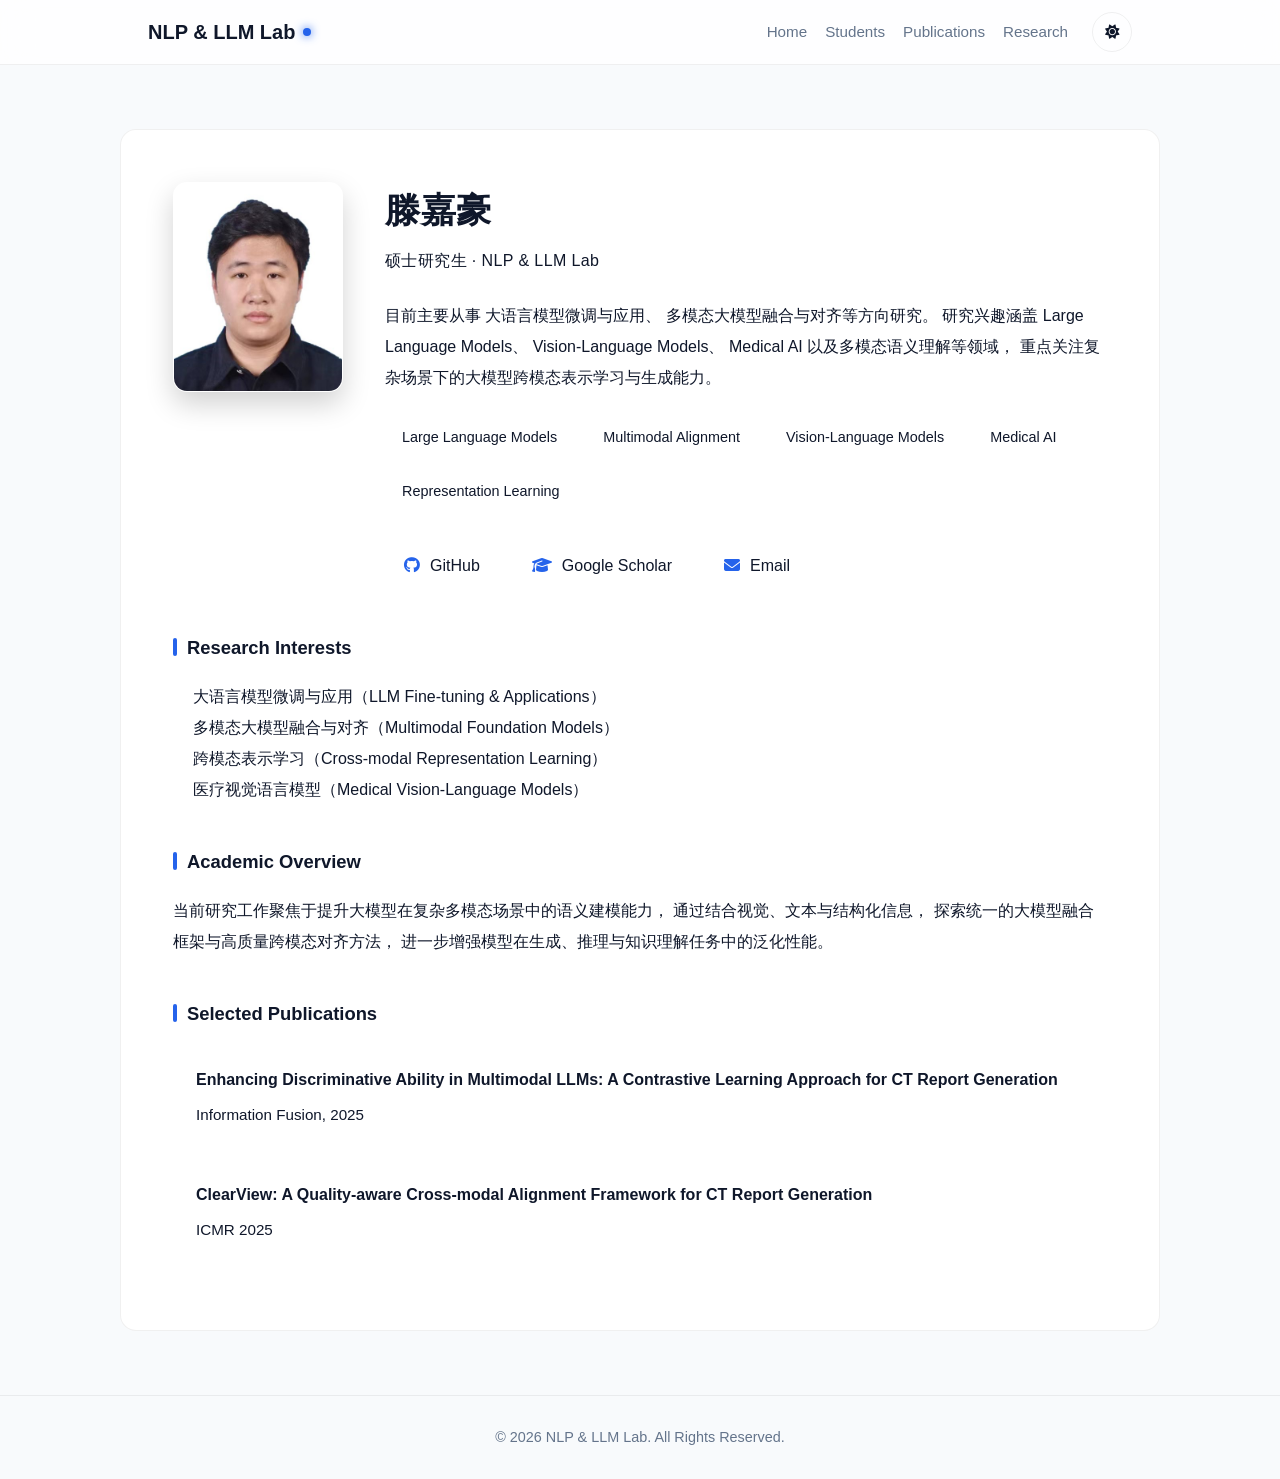
==== pages/student/student1.html @ 8c042392 "first commit" ====
<!DOCTYPE html>
<html lang="zh" data-theme="light">

<head>

  <meta charset="UTF-8">

  <meta
    name="viewport"
    content="width=device-width, initial-scale=1.0"
  >

  <title>
    滕嘉豪 - NLP & LLM Lab
  </title>

  <script>

    const savedTheme =
      localStorage.getItem('theme')
      || (
        window.matchMedia('(prefers-color-scheme: dark)').matches
          ? 'dark'
          : 'light'
      );

    document.documentElement.setAttribute(
      'data-theme',
      savedTheme
    );

  </script>

  <link
    rel="stylesheet"
    href="../../assets/css/style.css"
  >

  <link
    rel="stylesheet"
    href="https://cdn.bootcdn.net/ajax/libs/font-awesome/6.4.0/css/all.min.css"
  >

  <!-- Academic Style -->

  <style>

    .student-profile-wrapper {

      max-width: 1080px;

      margin: 0 auto;

    }

    .student-profile-card {

      padding: 52px;

    }

    .student-header {

      display: flex;

      gap: 42px;

      align-items: flex-start;

      flex-wrap: wrap;

    }

    .student-avatar {

      width: 170px;

      height: 210px;

      object-fit: cover;

      border-radius: 14px;

      border: 1px solid rgba(255,255,255,0.08);

      box-shadow: 0 12px 28px rgba(0,0,0,0.18);

      flex-shrink: 0;

    }

    .student-info {

      flex: 1;

      min-width: 300px;

    }

    .student-name {

      font-size: 2.2rem;

      font-weight: 700;

      margin-bottom: 10px;

      letter-spacing: 0.5px;

    }

    .student-title {

      color: var(--text-secondary);

      font-size: 1rem;

      margin-bottom: 26px;

      letter-spacing: 0.4px;

    }

    .student-bio {

      line-height: 1.95;

      color: var(--text-secondary);

      font-size: 1rem;

    }

    .student-section {

      margin-top: 42px;

    }

    .student-section h3 {

      font-size: 1.15rem;

      margin-bottom: 18px;

      position: relative;

      padding-left: 14px;

      font-weight: 700;

    }

    .student-section h3::before {

      content: '';

      position: absolute;

      left: 0;

      top: 5px;

      width: 4px;

      height: 18px;

      border-radius: 999px;

      background: var(--primary);

    }

    .student-section p,
    .student-section li {

      color: var(--text-secondary);

      line-height: 1.95;

      font-size: 1rem;

    }

    .student-section ul {

      padding-left: 20px;

    }

    .research-tags {

      display: flex;

      flex-wrap: wrap;

      gap: 12px;

      margin-top: 24px;

    }

    .research-tag {

      padding: 8px 16px;

      border-radius: 999px;

      background: rgba(255,255,255,0.05);

      border: 1px solid rgba(255,255,255,0.08);

      font-size: 0.9rem;

      transition: 0.2s;

    }

    .research-tag:hover {

      transform: translateY(-2px);

      background: rgba(255,255,255,0.08);

    }

    .student-links {

      display: flex;

      flex-wrap: wrap;

      gap: 14px;

      margin-top: 28px;

    }

    .student-link {

      display: inline-flex;

      align-items: center;

      gap: 10px;

      padding: 12px 18px;

      border-radius: 12px;

      text-decoration: none;

      border: 1px solid rgba(255,255,255,0.08);

      background: rgba(255,255,255,0.03);

      transition: 0.25s;

    }

    .student-link:hover {

      transform: translateY(-2px);

      background: rgba(255,255,255,0.06);

    }

    .student-link i {

      color: var(--primary);

    }

    .publication-item {

      padding: 18px 22px;

      border-radius: 14px;

      background: rgba(255,255,255,0.03);

      border: 1px solid rgba(255,255,255,0.06);

      margin-bottom: 16px;

    }

    .publication-title {

      font-weight: 600;

      margin-bottom: 10px;

      line-height: 1.7;

    }

    .publication-meta {

      color: var(--text-secondary);

      font-size: 0.95rem;

    }

    @media (max-width: 768px) {

      .student-header {

        flex-direction: column;

        align-items: center;

        text-align: center;

      }

      .student-info {

        width: 100%;

      }

      .research-tags,
      .student-links {

        justify-content: center;

      }

    }

  </style>

</head>

<body>

  <!-- ========================= -->
  <!-- NAVIGATION -->
  <!-- ========================= -->

  <nav>

    <div class="container nav-container">

      <a
        href="../../index.html"
        class="logo"
      >

        <span class="logo-text">

          NLP & LLM Lab

        </span>

        <div class="logo-dot"></div>

      </a>

      <div class="nav-actions">

        <div class="nav-links">

          <a href="../../index.html">
            Home
          </a>

          <a href="../../index.html#projects">
            Students
          </a>

          <a href="../../index.html#opensource">
            Publications
          </a>

          <a href="../../index.html#skills">
            Research
          </a>

        </div>

        <div class="nav-controls">

          <button
            class="control-btn theme-toggle"
            aria-label="Toggle Theme"
          >

            <i class="fas fa-sun sun-icon"></i>

            <i class="fas fa-moon moon-icon"></i>

          </button>

        </div>

      </div>

    </div>

  </nav>



  <!-- ========================= -->
  <!-- PROFILE -->
  <!-- ========================= -->

  <section class="section-padding">

    <div class="container student-profile-wrapper">

      <div class="card student-profile-card">

        <!-- Header -->

        <div class="student-header">

          <!-- Avatar -->

          <img
            src="../../assets/images/student1.jpg"
            alt="滕嘉豪"
            class="student-avatar"
          >

          <!-- Info -->

          <div class="student-info">

            <h1 class="student-name">

              滕嘉豪

            </h1>

            <div class="student-title">

              硕士研究生 · NLP & LLM Lab

            </div>

            <div class="student-bio">

              目前主要从事
              大语言模型微调与应用、
              多模态大模型融合与对齐等方向研究。
              研究兴趣涵盖
              Large Language Models、
              Vision-Language Models、
              Medical AI 以及多模态语义理解等领域，
              重点关注复杂场景下的大模型跨模态表示学习与生成能力。

            </div>

            <!-- Tags -->

            <div class="research-tags">

              <span class="research-tag">
                Large Language Models
              </span>

              <span class="research-tag">
                Multimodal Alignment
              </span>

              <span class="research-tag">
                Vision-Language Models
              </span>

              <span class="research-tag">
                Medical AI
              </span>

              <span class="research-tag">
                Representation Learning
              </span>

            </div>

            <!-- Links -->

            <div class="student-links">

              <a
                href="https://github.com/"
                target="_blank"
                class="student-link"
              >

                <i class="fab fa-github"></i>

                GitHub

              </a>

              <a
                href="#"
                target="_blank"
                class="student-link"
              >

                <i class="fas fa-graduation-cap"></i>

                Google Scholar

              </a>

              <a
                href="mailto:example@email.com"
                class="student-link"
              >

                <i class="fas fa-envelope"></i>

                Email

              </a>

            </div>

          </div>

        </div>



        <!-- Research Interests -->

        <div class="student-section">

          <h3>

            Research Interests

          </h3>

          <ul>

            <li>
              大语言模型微调与应用（LLM Fine-tuning & Applications）
            </li>

            <li>
              多模态大模型融合与对齐（Multimodal Foundation Models）
            </li>

            <li>
              跨模态表示学习（Cross-modal Representation Learning）
            </li>

            <li>
              医疗视觉语言模型（Medical Vision-Language Models）
            </li>

          </ul>

        </div>



        <!-- Academic Overview -->

        <div class="student-section">

          <h3>

            Academic Overview

          </h3>

          <p>

            当前研究工作聚焦于提升大模型在复杂多模态场景中的语义建模能力，
            通过结合视觉、文本与结构化信息，
            探索统一的大模型融合框架与高质量跨模态对齐方法，
            进一步增强模型在生成、推理与知识理解任务中的泛化性能。

          </p>

        </div>



        <!-- Publications -->

        <div class="student-section">

          <h3>

            Selected Publications

          </h3>

          <div class="publication-item">

            <div class="publication-title">

              Enhancing Discriminative Ability in Multimodal LLMs:
              A Contrastive Learning Approach for CT Report Generation

            </div>

            <div class="publication-meta">

              Information Fusion, 2025

            </div>

          </div>

          <div class="publication-item">

            <div class="publication-title">

              ClearView:
              A Quality-aware Cross-modal Alignment Framework
              for CT Report Generation

            </div>

            <div class="publication-meta">

              ICMR 2025

            </div>

          </div>

        </div>

      </div>

    </div>

  </section>



  <!-- ========================= -->
  <!-- FOOTER -->
  <!-- ========================= -->

  <footer>

    © 2026 NLP & LLM Lab.
    All Rights Reserved.

  </footer>



  <!-- ========================= -->
  <!-- JS -->
  <!-- ========================= -->

  <script src="../../assets/js/main.js"></script>

</body>

</html>
---- assets/css/style.css ----
/* =========================================
   1. Design Token & Themes
   ========================================= */
:root {
  /* 基础参数 */
  --font-main: -apple-system, BlinkMacSystemFont, "Segoe UI", Roboto, "Helvetica Neue", Arial, sans-serif;
  --radius-md: 16px;
  --radius-full: 999px;
  --container-width: 1024px;
  --transition-base: 0.3s cubic-bezier(0.4, 0, 0.2, 1);
  --ease-standard: cubic-bezier(0.22, 1, 0.36, 1);
  --ease-emphasis: cubic-bezier(0.16, 1, 0.3, 1);
  --duration-fast: 180ms;
  --duration-base: 480ms;
  
  /* [Light Mode] 默认日间模式变量 */
  --bg-body: #f8fafc;
  --bg-card: #ffffff;
  --bg-glass: rgba(255, 255, 255, 0.8);
  --bg-hover: #f1f5f9;
  
  --text-main: #0f172a;
  --text-muted: #64748b;
  --text-invert: #ffffff;
  
  --primary: #2563eb;       /* 核心蓝 */
  --primary-glow: rgba(37, 99, 235, 0.2);
  
  --border-light: rgba(0, 0, 0, 0.06);
  --shadow-sm: 0 1px 2px rgba(0, 0, 0, 0.05);
  --shadow-card: 0 4px 6px -1px rgba(0, 0, 0, 0.05), 0 2px 4px -1px rgba(0, 0, 0, 0.03);
  --shadow-hover: 0 20px 25px -5px rgba(0, 0, 0, 0.1), 0 10px 10px -5px rgba(0, 0, 0, 0.04);
  
  --gradient-title: linear-gradient(135deg, #0f172a 0%, #3b82f6 100%);
  --decoration-blob: #e2e8f0;
}

/* [Dark Mode] 深色模式变量覆盖 */
[data-theme="dark"] {
  --bg-body: #1b1b1d;       /* 纯净中性暗背景 */
  --bg-card: #242526;       /* 轻微抬升层级 */
  --bg-glass: rgba(27, 27, 29, 0.82);
  --bg-hover: #2d2f31;
  
  --text-main: #e8e9ea;
  --text-muted: #b0b3b8;
  
  --primary: #78a8f8;
  --primary-glow: rgba(120, 168, 248, 0.24);
  
  --border-light: rgba(227, 227, 227, 0.14);
  --shadow-sm: 0 1px 2px rgba(0, 0, 0, 0.32);
  --shadow-card: 0 8px 20px rgba(0, 0, 0, 0.22);
  --shadow-hover: 0 12px 28px rgba(0, 0, 0, 0.30);
  
  --gradient-title: linear-gradient(135deg, #f1f2f4 0%, #9abcf2 100%);
  --decoration-blob: #2a2c2e;
}

/* =========================================
   2. Global Reset & Layout
   ========================================= */
* { margin: 0; padding: 0; box-sizing: border-box; }

html {
  width: 100%;
  max-width: 100%;
  -webkit-text-size-adjust: 100%;
}

body {
  font-family: var(--font-main);
  background-color: var(--bg-body);
  color: var(--text-main);
  line-height: 1.6;
  /* 关键：平滑过渡背景色和文字颜色 */
  transition: background-color 0.4s ease, color 0.4s ease;
  max-width: 100%;
  overflow-x: hidden;
}

@supports (overflow: clip) {
  html,
  body {
    overflow-x: clip;
  }
}

/* 新增：全局图片约束，防止图片撑破布局 */
img {
  max-width: 100%;
  height: auto;
  display: block;
}

a { text-decoration: none; color: inherit; transition: var(--transition-base); }
ul { list-style: none; }

.container {
  width: 100%;
  max-width: var(--container-width);
  margin: 0 auto;
  padding: 0 20px;
}

.section-padding { padding: 64px 0; }
.flex-center { display: flex; align-items: center; justify-content: center; }
.column { flex-direction: column; }

/* 滚动条美化 */
::-webkit-scrollbar { width: 8px; }
::-webkit-scrollbar-track { background: var(--bg-body); }
::-webkit-scrollbar-thumb { background: var(--text-muted); border-radius: 4px; opacity: 0.5; }

/* =========================================
   3. Navigation (Glassmorphism)
   ========================================= */
nav {
  position: sticky;
  top: 0;
  z-index: 100;
  background: var(--bg-glass);
  backdrop-filter: blur(16px);
  -webkit-backdrop-filter: blur(16px);
  border-bottom: 1px solid var(--border-light);
  transition: background-color 0.4s ease, border-color 0.4s ease;
}

.nav-container {
  height: 64px;
  display: flex;
  justify-content: space-between;
  align-items: center;
}

.logo {
  display: flex;
  align-items: center;
  gap: 8px;
  font-weight: 700;
  font-size: 1.25rem;
  color: var(--text-main);
}

.logo-dot {
  width: 8px;
  height: 8px;
  background: var(--primary);
  border-radius: 50%;
  box-shadow: 0 0 10px var(--primary);
}

.nav-actions { display: flex; align-items: center; gap: 24px; }

.nav-links { display: flex; gap: 18px; }
.nav-links a {
  font-size: 0.95rem;
  font-weight: 500;
  color: var(--text-muted);
  position: relative;
}
.nav-links a::after {
  content: '';
  position: absolute;
  left: 0;
  bottom: -6px;
  width: 100%;
  height: 2px;
  background: var(--primary);
  transform: scaleX(0);
  transform-origin: left;
  transition: transform var(--duration-fast) var(--ease-standard);
}
.nav-links a:hover, .nav-links a.active { color: var(--primary); }
.nav-links a:hover::after, .nav-links a.active::after { transform: scaleX(1); }

.nav-controls { display: flex; align-items: center; gap: 12px; }

/* 按钮通用样式 */
.control-btn {
  background: transparent;
  border: 1px solid var(--border-light);
  color: var(--text-main);
  padding: 6px 14px;
  border-radius: 20px;
  cursor: pointer;
  font-size: 0.9rem;
  transition: color var(--duration-fast) var(--ease-standard), border-color var(--duration-fast) var(--ease-standard), background-color var(--duration-fast) var(--ease-standard), transform var(--duration-fast) var(--ease-standard);
  display: flex;
  align-items: center;
  justify-content: center;
}

.control-btn:hover {
  background: var(--bg-hover);
  border-color: var(--primary);
  color: var(--primary);
}

/* 主题切换按钮特殊处理 */
.theme-toggle {
  width: 36px;
  height: 36px;
  padding: 0;
  border-radius: 50%;
  position: relative;
  overflow: hidden;
}

.theme-toggle i {
  position: absolute;
  transition: transform 420ms var(--ease-emphasis), opacity 320ms var(--ease-standard);
}

/* 图标切换动画逻辑 */
[data-theme="light"] .moon-icon { transform: translateY(20px) rotate(90deg); opacity: 0; }
[data-theme="light"] .sun-icon { transform: translateY(0) rotate(0); opacity: 1; }
[data-theme="dark"] .sun-icon { transform: translateY(-20px) rotate(-90deg); opacity: 0; }
[data-theme="dark"] .moon-icon { transform: translateY(0) rotate(0); opacity: 1; }

/* =========================================
   4. Hero Section / Intro
   ========================================= */
.intro {
  padding: 84px 0 44px;
  position: relative;
  text-align: center;
}

/* 背景装饰球 */
.bg-decoration {
  position: absolute;
  top: -50%;
  left: 50%;
  transform: translateX(-50%);
  width: 800px;
  height: 800px;
  background: radial-gradient(circle, var(--decoration-blob) 0%, transparent 70%);
  opacity: 0.5;
  z-index: -1;
  pointer-events: none;
}

.avatar-container {
  position: relative;
  margin-bottom: 18px;
  opacity: 0;
  animation: intro-fade-up 620ms var(--ease-emphasis) 120ms forwards;
}

.avatar {
  width: 140px;
  height: 140px;
  border-radius: 50%;
  object-fit: cover;
  border: 4px solid var(--bg-card);
  position: relative;
  z-index: 2;
  flex-shrink: 0; /* 防止头像被挤压 */
}

.avatar-glow {
  position: absolute;
  inset: 0;
  border-radius: 50%;
  background: var(--primary);
  filter: blur(25px);
  opacity: 0.4;
  z-index: 1;
  transform: scale(0.9);
  transition: opacity 0.3s;
}
.avatar-container:hover .avatar-glow { opacity: 0.7; }

.gradient-text {
  font-size: 3rem;
  font-weight: 800;
  margin-bottom: 10px;
  color: var(--text-main);
  letter-spacing: -1px;
  opacity: 0;
  animation: intro-fade-up 620ms var(--ease-emphasis) 210ms forwards;
}

.subtitle {
  font-size: 1.15rem;
  color: var(--text-muted);
  max-width: 700px;
  margin: 0 auto;
  opacity: 0;
  animation: intro-fade-up 620ms var(--ease-emphasis) 300ms forwards;
}

.intro-contact-links {
  display: flex;
  align-items: center;
  justify-content: center;
  gap: 12px;
  margin-top: 22px;
  flex-wrap: wrap;
  opacity: 0;
  animation: intro-fade-up 620ms var(--ease-emphasis) 390ms forwards;
}

.intro-contact-link {
  width: 42px;
  height: 42px;
  border-radius: 50%;
  border: 1px solid var(--border-light);
  background: var(--bg-card);
  color: var(--text-muted);
  display: inline-flex;
  align-items: center;
  justify-content: center;
  transition: transform var(--duration-fast) var(--ease-standard), color var(--duration-fast) var(--ease-standard), border-color var(--duration-fast) var(--ease-standard);
}

.intro-contact-link i {
  font-size: 1.1rem;
}

.intro-contact-link:hover {
  color: var(--primary);
  border-color: var(--primary);
  transform: translateY(-1px);
}

/* =========================================
   5. Projects Grid & Detail Images
   ========================================= */
h2 {
  font-size: 2rem;
  text-align: center;
  margin-bottom: 32px;
  color: var(--text-main);
  position: relative;
  display: inline-block;
  width: 100%;
}
/* 标题下划线 */
h2::after {
  content: '';
  display: block;
  width: 40px;
  height: 4px;
  background: var(--primary);
  margin: 12px auto 0;
  border-radius: 2px;
}

.projects-grid {
  display: grid;
  grid-template-columns: repeat(auto-fit, minmax(min(100%, 280px), 1fr));
  gap: 24px;
}

.card {
  background: var(--bg-card);
  border-radius: var(--radius-md);
  border: 1px solid var(--border-light);
  overflow: hidden;
  transition: transform var(--duration-base) var(--ease-standard), box-shadow var(--duration-base) var(--ease-standard), border-color var(--duration-fast) var(--ease-standard);
  /* 解决 Safari 下圆角溢出问题 */
  transform: translateZ(0); 
}

.card:hover {
  transform: translateY(-4px);
  box-shadow: var(--shadow-card);
  border-color: var(--primary-glow);
}

/* 首页项目卡片缩略图 - 优化适配 */
.project-thumbnail {
  width: 100%;
  height: 220px;           /* 调整高度，显示更佳 */
  object-fit: cover;       /* 填满容器，防止拉伸 */
  object-position: center; /* 居中裁剪 */
  border-bottom: 1px solid var(--border-light);
  transition: transform var(--duration-base) var(--ease-standard);
  background-color: var(--bg-hover);
}

.card:hover .project-thumbnail { transform: scale(1.02); }

.project-thumbnail-wrapper { overflow: hidden; }

.project-info { padding: 24px; }

.project-info h3 {
  font-size: 1.25rem;
  margin-bottom: 8px;
  color: var(--text-main);
}

.project-info p {
  font-size: 0.95rem;
  color: var(--text-muted);
  margin-bottom: 20px;
  display: -webkit-box;
  -webkit-line-clamp: 3;
  -webkit-box-orient: vertical;
  overflow: hidden;
}

.project-link {
  font-weight: 600;
  color: var(--primary);
  display: inline-flex;
  align-items: center;
  gap: 4px;
}
.project-link::after { content: '→'; transition: transform 0.2s; }
.project-link:hover::after { transform: translateX(4px); }

/* 子页面：详情大图样式 (新增) */
.project-detail-card { padding: 40px; }

.project-detail-desc {
  max-width: 800px;
  margin: 30px auto;
  line-height: 1.8;
  color: var(--text-muted);
}

.project-img {
  display: block;
  width: 100%;             /* 强制宽度撑满容器 */
  max-width: 100%;         /* 防止超出父容器 */
  height: auto;            /* 高度自动，保持比例 */
  object-fit: contain;     /* 保证图片内容完整显示 */
  border-radius: var(--radius-md);
  margin: 32px auto;       /* 上下增加间距 */
  box-shadow: var(--shadow-card);
  border: 1px solid var(--border-light);
}

/* =========================================
   6. Documents & Buttons
   ========================================= */
.publish-links-wrapper { text-align: center; margin-top: 40px; }

.publish-links {
  display: inline-flex;
  flex-wrap: wrap;
  gap: 16px;
  justify-content: center;
  background: var(--bg-card);
  padding: 12px;
  border-radius: var(--radius-full);
  box-shadow: var(--shadow-sm);
  border: 1px solid var(--border-light);
}

.publish-link {
  padding: 10px 24px;
  border-radius: var(--radius-full);
  font-weight: 500;
  color: var(--text-muted);
  transition: transform var(--duration-fast) var(--ease-standard), color var(--duration-fast) var(--ease-standard), background-color var(--duration-fast) var(--ease-standard);
  display: flex;
  align-items: center;
  gap: 8px;
}

.publish-link:hover {
  background: var(--bg-hover);
  color: var(--primary);
  transform: translateY(-1px);
}

@keyframes intro-fade-up {
  from {
    opacity: 0;
    transform: translateY(14px);
  }
  to {
    opacity: 1;
    transform: translateY(0);
  }
}

/* =========================================
   7. Footer
   ========================================= */

footer {
  text-align: center;
  padding: 30px;
  font-size: 0.9rem;
  color: var(--text-muted);
  border-top: 1px solid var(--border-light);
  background: var(--bg-body);
}

/* =========================================
   8. Mobile Responsive
   ========================================= */
@media (max-width: 768px) {
  .nav-links { display: none; } /* 暂时简化手机端 */
  .container { padding: 0 16px; }
  
  .section-padding { padding: 48px 0; }
  .intro { padding-top: 56px; }
  .gradient-text { font-size: 2.2rem; }
  .nav-actions { gap: 12px; }
  .nav-controls { gap: 8px; }
  .control-btn { padding: 6px 10px; }
  .logo { font-size: 1.1rem; }
  .project-detail-card { padding: 24px 18px; }

  /* 手机端图片适配 */
  .avatar {
    width: 120px;
    height: 120px;
  }
  .project-thumbnail {
    height: 180px;
  }
  .project-img {
    margin: 20px auto;
    border-radius: 8px;
  }
  
  .publish-links {
    flex-direction: column;
    border-radius: var(--radius-md);
    width: 100%;
  }
  
  .intro-contact-links {
    gap: 10px;
    margin-top: 18px;
  }

  .timeline-container {
    padding-left: 24px;
  }

  .timeline-dot {
    left: -28px;
  }
}


/* Paste this AFTER your existing CSS */

/* =========================================
   9. Open Source Section (New)
   ========================================= */
.opensource-grid {
  display: grid;
  grid-template-columns: repeat(auto-fit, minmax(min(100%, 280px), 1fr));
  gap: 20px;
}

.os-card {
  background: var(--bg-card);
  border: 1px solid var(--border-light);
  border-radius: var(--radius-md);
  padding: 24px;
  transition: transform var(--duration-base) var(--ease-standard), box-shadow var(--duration-base) var(--ease-standard), border-color var(--duration-fast) var(--ease-standard);
  display: flex;
  flex-direction: column;
  height: 100%;
}

.os-card:hover {
  transform: translateY(-3px);
  border-color: var(--primary);
  box-shadow: var(--shadow-card);
}

.os-header {
  display: flex;
  align-items: flex-start;
  justify-content: space-between;
  margin-bottom: 12px;
}

.os-title {
  font-size: 1.1rem;
  font-weight: 700;
  color: var(--text-main);
}

.os-desc {
  font-size: 0.9rem;
  color: var(--text-muted);
  margin-bottom: 16px;
  flex-grow: 1;
}

.os-tags {
  display: flex;
  flex-wrap: wrap;
  gap: 8px;
  margin-bottom: 20px;
}

.os-tag {
  font-size: 0.75rem;
  padding: 4px 10px;
  background: var(--bg-hover);
  color: var(--text-muted);
  border-radius: 20px;
}

.os-actions {
  display: flex;
  flex-wrap: wrap;
  gap: 12px;
}

.os-btn {
  font-size: 0.85rem;
  font-weight: 600;
  color: var(--primary);
  display: flex;
  align-items: center;
  gap: 6px;
}
.os-btn:hover { text-decoration: underline; }

/* =========================================
   10. Timeline Section (New)
   ========================================= */
.timeline-container {
  position: relative;
  max-width: 800px;
  margin: 0 auto;
  padding-left: 30px;
}

/* Vertical Line */
.timeline-container::before {
  content: '';
  position: absolute;
  left: 0;
  top: 0;
  bottom: 0;
  width: 2px;
  background: var(--border-light);
}

.timeline-item {
  position: relative;
  margin-bottom: 28px;
}

.timeline-dot {
  position: absolute;
  left: -35px; /* Adjust based on padding */
  top: 5px;
  width: 12px;
  height: 12px;
  background: var(--bg-body);
  border: 2px solid var(--primary);
  border-radius: 50%;
  z-index: 1;
}

.timeline-date {
  font-size: 0.85rem;
  font-weight: 700;
  color: var(--primary);
  margin-bottom: 6px;
  display: block;
}

.timeline-content h3 {
  font-size: 1.1rem;
  margin-bottom: 8px;
  color: var(--text-main);
}

.timeline-content p {
  font-size: 0.95rem;
  color: var(--text-muted);
}

/* =========================================
   11. Tech Stack Section (New)
   ========================================= */
.skills-wrapper {
  display: grid;
  grid-template-columns: repeat(auto-fit, minmax(min(100%, 200px), 1fr));
  gap: 24px;
}

.skill-category h3 {
  font-size: 1.1rem;
  margin-bottom: 16px;
  color: var(--text-main);
  border-left: 3px solid var(--primary);
  padding-left: 12px;
}

.skill-list {
  display: flex;
  flex-wrap: wrap;
  gap: 10px;
}

.skill-badge {
  padding: 8px 16px;
  background: var(--bg-card);
  border: 1px solid var(--border-light);
  border-radius: 8px;
  font-size: 0.9rem;
  color: var(--text-muted);
  display: flex;
  align-items: center;
  gap: 8px;
  transition: transform var(--duration-fast) var(--ease-standard), color var(--duration-fast) var(--ease-standard), border-color var(--duration-fast) var(--ease-standard);
}

.skill-badge:hover {
  border-color: var(--primary);
  color: var(--primary);
  transform: translateY(-1px);
}

.reveal {
  opacity: 0;
  transform: translateY(16px);
  filter: blur(2px);
  transition: opacity var(--duration-base) var(--ease-standard), transform var(--duration-base) var(--ease-standard), filter var(--duration-base) var(--ease-standard);
  transition-delay: var(--reveal-delay, 0ms);
  will-change: opacity, transform;
}

.reveal.is-visible {
  opacity: 1;
  transform: translateY(0);
  filter: blur(0);
}

@media (prefers-reduced-motion: reduce) {
  .avatar-container,
  .gradient-text,
  .subtitle,
  .intro-contact-links {
    animation: none;
    opacity: 1;
    transform: none;
  }

  .reveal {
    opacity: 1;
    transform: none;
    filter: none;
    transition: none;
  }
}

/* 修复主题切换按钮的点击响应 */
.theme-toggle {
  cursor: pointer;
  z-index: 10; /* 提高层级 */
  /* 确保按钮有足够空间容纳图标 */
  width: 40px; 
  height: 40px;
  display: flex;
  align-items: center;
  justify-content: center;
}

/* 防止图标拦截鼠标事件，确保点击穿透到 button */
.theme-toggle i {
  pointer-events: none; 
}

/* 确保导航栏层级够高 */
nav {
  z-index: 1000;
}

/* ... Previous CSS ... */

/* =========================================
   12. Project Tags (New)
   ========================================= */
.project-tags {
  display: flex;
  flex-wrap: wrap;
  gap: 8px;
  margin-bottom: 20px; /* Space between tags and 'View Details' link */
  margin-top: -12px;   /* Pull closer to description */
}

.project-tag {
  font-size: 0.75rem;
  padding: 3px 10px;
  background: var(--bg-hover);
  color: var(--primary);
  border-radius: 4px;
  font-weight: 500;
  border: 1px solid var(--border-light);
}

/* Adjust paragraph margin in project info to accommodate tags */
.project-info p {
  margin-bottom: 16px; 
}

/* =========================================
   PI + STUDENTS Academic Style Patch
   （只影响这两个模块）
   ========================================= */

/* ========= PI 卡片学术风 ========= */
.pi-card {
  padding: 28px 24px;
  border-radius: 14px;
}

.pi-card h3 {
  font-size: 1.4rem;
  font-weight: 600;
  margin-bottom: 6px;
}

.pi-card .student-role {
  font-size: 13px;
  color: var(--text-muted);
  margin-bottom: 12px;
}

/* PI 标签更克制 */
.pi-card .project-tags {
  margin-top: 12px;
  gap: 6px;
}

.pi-card .project-tag {
  font-size: 11px;
  padding: 3px 10px;
  background: var(--bg-hover);
  color: var(--primary);
  border-radius: 6px;
}

/* ========= Students 学术卡片风 ========= */
.projects-grid .card {
  padding: 14px;
  text-align: center;
}

/* ⭐ 头像缩小（核心改动） */
.projects-grid .project-thumbnail {
  width: 88px;
  height: 88px;
  border-radius: 12px;
  object-fit: cover;
  margin: 14px auto 8px;
  border: 1px solid var(--border-light);
  box-shadow: var(--shadow-sm);
  transition: transform 0.25s ease;
}

/* hover 轻微学术动画 */
.projects-grid .card:hover .project-thumbnail {
  transform: scale(1.04);
}

/* name 更学术 */
.projects-grid .project-info h3 {
  font-size: 1.05rem;
  font-weight: 600;
  margin-bottom: 2px;
}

/* role 弱化 */
.projects-grid .student-role {
  font-size: 12px;
  color: var(--text-muted);
  margin-bottom: 6px;
}

/* description 更紧凑 */
.projects-grid .project-info p {
  font-size: 13px;
  color: var(--text-muted);
  line-height: 1.5;
  margin-bottom: 10px;
}

/* tags 更像 paper style */
.projects-grid .project-tags {
  display: flex;
  flex-wrap: wrap;
  justify-content: center;
  gap: 6px;
  margin-top: 6px;
}

.projects-grid .project-tag {
  font-size: 11px;
  padding: 2px 8px;
  border-radius: 6px;
  background: var(--bg-hover);
  color: var(--primary);
  border: 1px solid var(--border-light);
}

/* link 更克制 */
.projects-grid .project-link {
  font-size: 12px;
  margin-top: 10px;
  display: inline-block;
  opacity: 0.9;
}

.projects-grid .project-link:hover {
  opacity: 1;
}
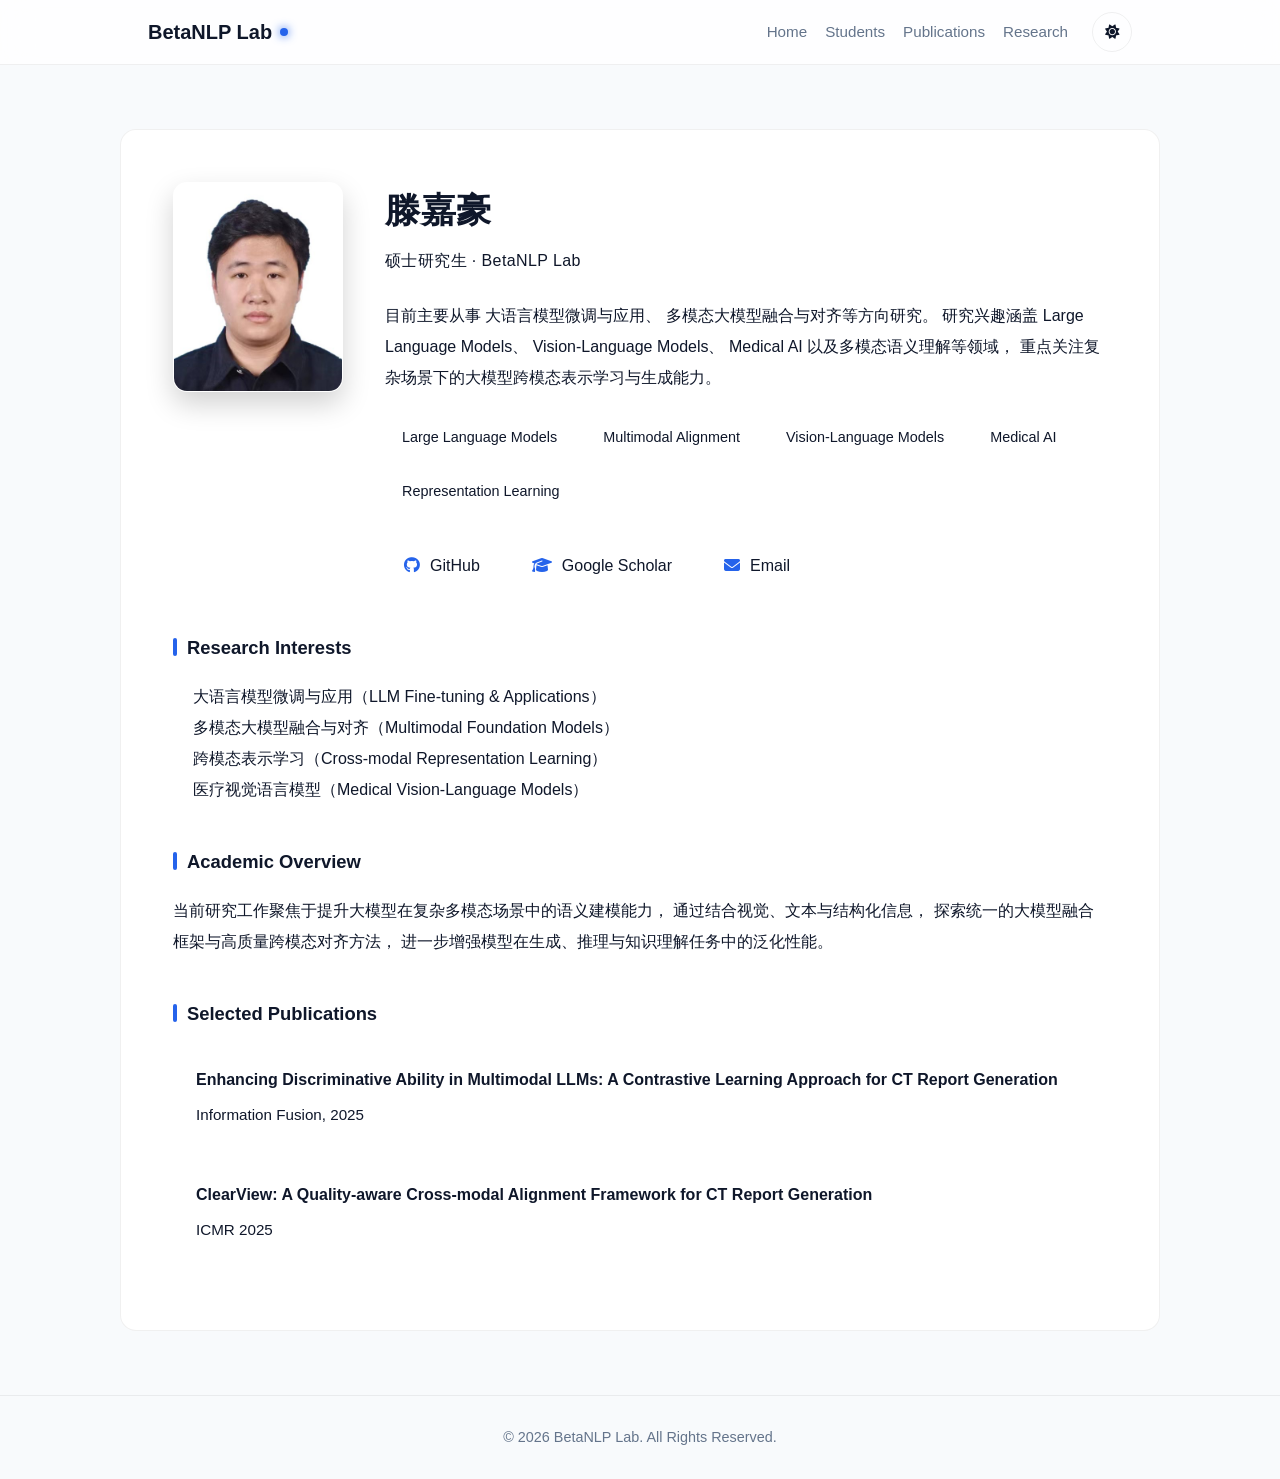
==== commit b4deaeb9: "first commit" ====
--- a/pages/student/student1.html
+++ b/pages/student/student1.html
@@ -11,7 +11,7 @@
   >
 
   <title>
-    滕嘉豪 - NLP & LLM Lab
+    滕嘉豪 - BetaNLP Lab
   </title>
 
   <script>
@@ -352,7 +352,7 @@
 
         <span class="logo-text">
 
-          NLP & LLM Lab
+          BetaNLP Lab
 
         </span>
 
@@ -439,7 +439,7 @@
 
             <div class="student-title">
 
-              硕士研究生 · NLP & LLM Lab
+              硕士研究生 · BetaNLP Lab
 
             </div>
 
@@ -647,7 +647,7 @@
 
   <footer>
 
-    © 2026 NLP & LLM Lab.
+    © 2026 BetaNLP Lab.
     All Rights Reserved.
 
   </footer>
